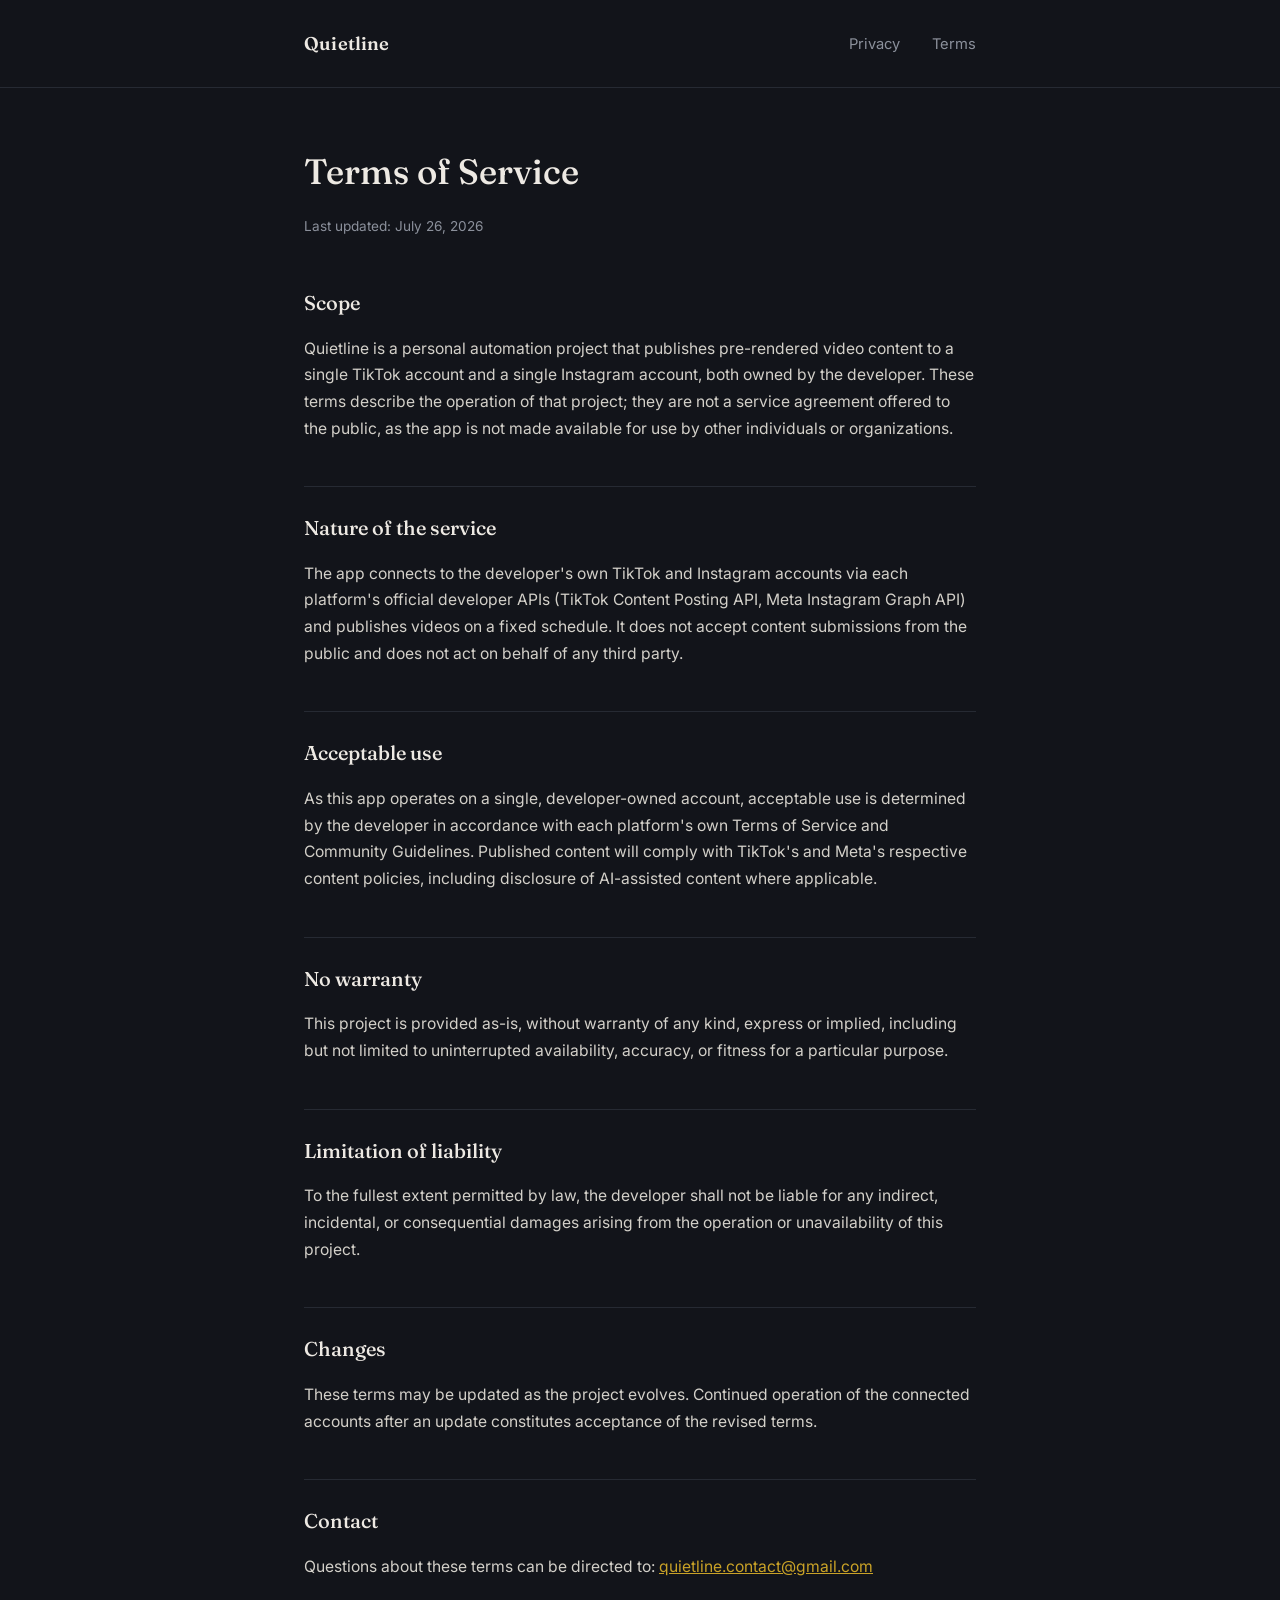
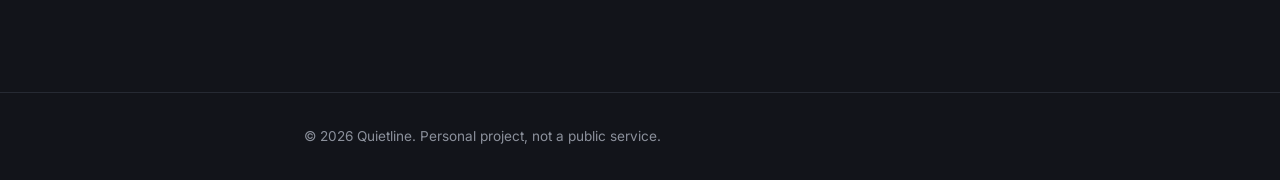
==== terms.html @ 881baa49 "Add files via upload" ====
<!DOCTYPE html>
<html lang="en">
<head>
<meta charset="UTF-8">
<meta name="viewport" content="width=device-width, initial-scale=1.0">
<title>Terms of Service — Quietline</title>
<link rel="stylesheet" href="style.css">
</head>
<body>

<header class="site">
  <div class="wrap">
    <a href="index.html" class="brand">Quietline</a>
    <nav class="site">
      <a href="privacy.html">Privacy</a>
      <a href="terms.html">Terms</a>
    </nav>
  </div>
</header>

<main class="legal">
  <div class="wrap">
    <h1>Terms of Service</h1>
    <p class="updated">Last updated: July 26, 2026</p>

    <h2>Scope</h2>
    <p>Quietline is a personal automation project that publishes pre-rendered video content to a single TikTok account and a single Instagram account, both owned by the developer. These terms describe the operation of that project; they are not a service agreement offered to the public, as the app is not made available for use by other individuals or organizations.</p>

    <h2>Nature of the service</h2>
    <p>The app connects to the developer's own TikTok and Instagram accounts via each platform's official developer APIs (TikTok Content Posting API, Meta Instagram Graph API) and publishes videos on a fixed schedule. It does not accept content submissions from the public and does not act on behalf of any third party.</p>

    <h2>Acceptable use</h2>
    <p>As this app operates on a single, developer-owned account, acceptable use is determined by the developer in accordance with each platform's own Terms of Service and Community Guidelines. Published content will comply with TikTok's and Meta's respective content policies, including disclosure of AI-assisted content where applicable.</p>

    <h2>No warranty</h2>
    <p>This project is provided as-is, without warranty of any kind, express or implied, including but not limited to uninterrupted availability, accuracy, or fitness for a particular purpose.</p>

    <h2>Limitation of liability</h2>
    <p>To the fullest extent permitted by law, the developer shall not be liable for any indirect, incidental, or consequential damages arising from the operation or unavailability of this project.</p>

    <h2>Changes</h2>
    <p>These terms may be updated as the project evolves. Continued operation of the connected accounts after an update constitutes acceptance of the revised terms.</p>

    <h2>Contact</h2>
    <p>Questions about these terms can be directed to: <a href="mailto:quietline.contact@gmail.com">quietline.contact@gmail.com</a></p>
  </div>
</main>

<footer class="site">
  <div class="wrap">
    &copy; 2026 Quietline. Personal project, not a public service.
  </div>
</footer>

</body>
</html>
---- style.css ----
@import url('https://fonts.googleapis.com/css2?family=Fraunces:opsz,wght@9..144,400;9..144,500;9..144,600&family=Inter:wght@400;500;600&display=swap');

:root {
  --bg: #12141a;
  --bg-raised: #181b22;
  --text: #ede9e3;
  --text-dim: #8b909b;
  --accent: #c9a227;
  --line: #262a33;
}

* { box-sizing: border-box; }

html { scroll-behavior: smooth; }

body {
  margin: 0;
  background: var(--bg);
  color: var(--text);
  font-family: 'Inter', -apple-system, sans-serif;
  line-height: 1.7;
  font-size: 16px;
}

.wrap {
  max-width: 720px;
  margin: 0 auto;
  padding: 0 24px;
}

header.site {
  border-bottom: 1px solid var(--line);
  padding: 28px 0;
}

header.site .wrap {
  display: flex;
  align-items: center;
  justify-content: space-between;
}

.brand {
  font-family: 'Fraunces', serif;
  font-weight: 600;
  font-size: 1.15rem;
  color: var(--text);
  text-decoration: none;
  letter-spacing: 0.01em;
}

nav.site a {
  color: var(--text-dim);
  text-decoration: none;
  font-size: 0.92rem;
  margin-left: 28px;
  transition: color 0.15s ease;
}

nav.site a:hover, nav.site a:focus-visible { color: var(--accent); }

.hero {
  position: relative;
  padding: 96px 0 72px;
  overflow: hidden;
}

.hero .mark {
  position: absolute;
  top: -60px;
  left: -20px;
  font-family: 'Fraunces', serif;
  font-size: 320px;
  color: var(--accent);
  opacity: 0.06;
  line-height: 1;
  pointer-events: none;
  user-select: none;
}

.eyebrow {
  color: var(--accent);
  text-transform: uppercase;
  letter-spacing: 0.14em;
  font-size: 0.75rem;
  font-weight: 600;
  margin-bottom: 18px;
}

h1 {
  font-family: 'Fraunces', serif;
  font-weight: 500;
  font-size: clamp(2rem, 5vw, 2.8rem);
  line-height: 1.15;
  margin: 0 0 22px;
  max-width: 14ch;
}

.lede {
  color: var(--text-dim);
  font-size: 1.08rem;
  max-width: 46ch;
  margin: 0 0 36px;
}

.pillars {
  display: grid;
  grid-template-columns: repeat(3, 1fr);
  gap: 1px;
  background: var(--line);
  border: 1px solid var(--line);
  border-radius: 4px;
  overflow: hidden;
  margin-top: 48px;
}

.pillar {
  background: var(--bg-raised);
  padding: 24px 20px;
}

.pillar .num {
  font-family: 'Fraunces', serif;
  color: var(--accent);
  font-size: 0.85rem;
  margin-bottom: 10px;
  display: block;
}

.pillar h3 {
  font-size: 0.95rem;
  font-weight: 600;
  margin: 0 0 8px;
}

.pillar p {
  color: var(--text-dim);
  font-size: 0.85rem;
  margin: 0;
}

main.legal {
  padding: 64px 0 96px;
}

main.legal h1 {
  max-width: none;
  font-size: clamp(1.7rem, 4vw, 2.2rem);
}

main.legal .updated {
  color: var(--text-dim);
  font-size: 0.85rem;
  margin-bottom: 48px;
}

main.legal h2 {
  font-family: 'Fraunces', serif;
  font-weight: 500;
  font-size: 1.25rem;
  margin: 44px 0 14px;
  padding-top: 4px;
  border-top: 1px solid var(--line);
  padding-top: 24px;
}

main.legal h2:first-of-type { border-top: none; padding-top: 0; }

main.legal p, main.legal li {
  color: #d3d0c9;
  font-size: 0.98rem;
}

main.legal ul { padding-left: 22px; }

main.legal a { color: var(--accent); }

footer.site {
  border-top: 1px solid var(--line);
  padding: 32px 0;
  color: var(--text-dim);
  font-size: 0.85rem;
}

@media (max-width: 640px) {
  .pillars { grid-template-columns: 1fr; }
  .hero .mark { font-size: 200px; top: -30px; }
}
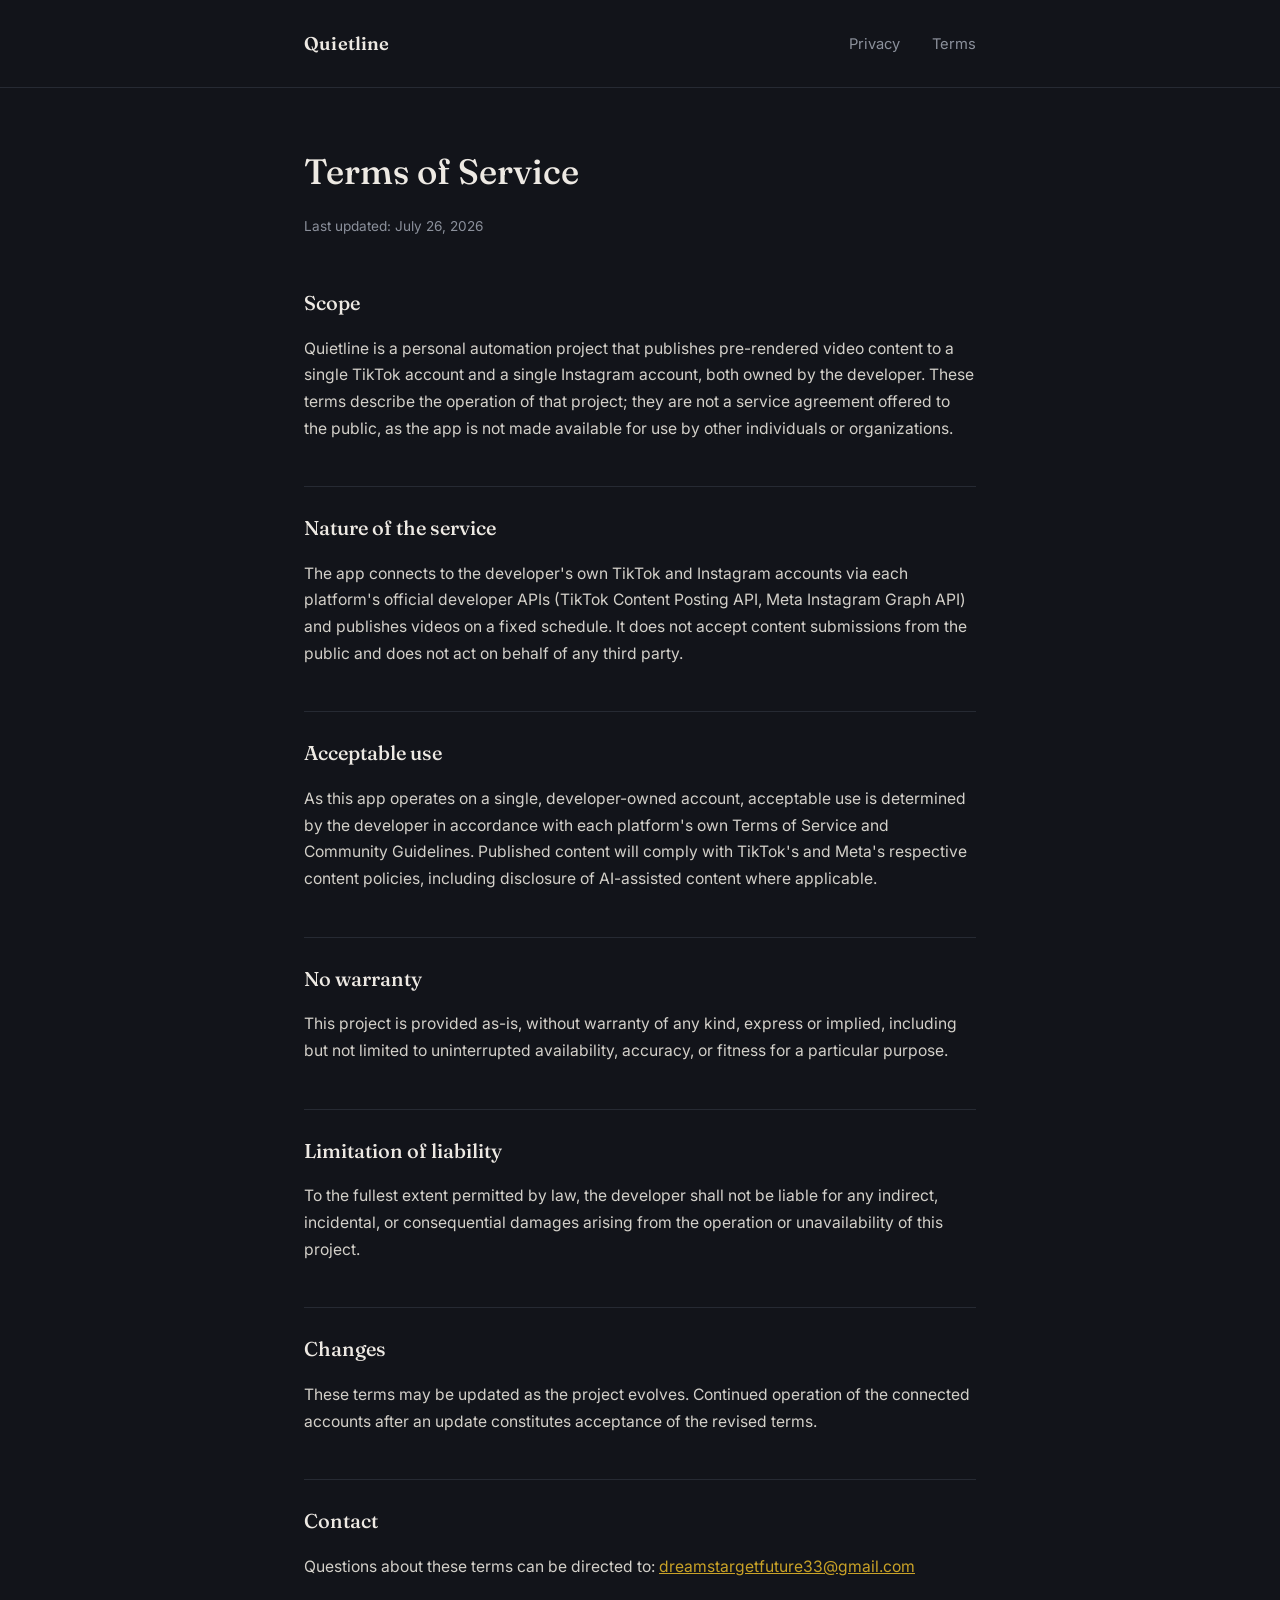
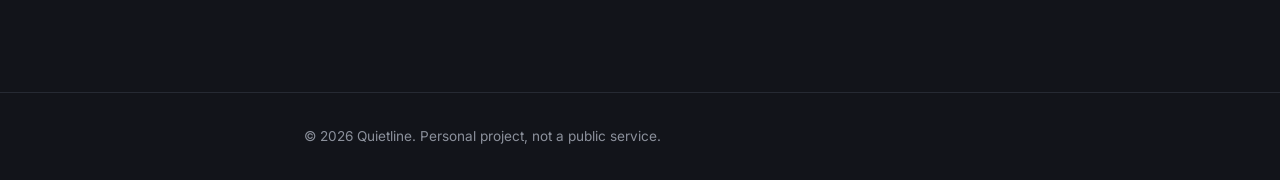
==== commit 251609a3: "Update terms.html" ====
--- a/terms.html
+++ b/terms.html
@@ -42,7 +42,7 @@
     <p>These terms may be updated as the project evolves. Continued operation of the connected accounts after an update constitutes acceptance of the revised terms.</p>
 
     <h2>Contact</h2>
-    <p>Questions about these terms can be directed to: <a href="mailto:quietline.contact@gmail.com">quietline.contact@gmail.com</a></p>
+    <p>Questions about these terms can be directed to: <a href="mailto:dreamstargetfuture33@gmail.com">dreamstargetfuture33@gmail.com</a></p>
   </div>
 </main>
 
